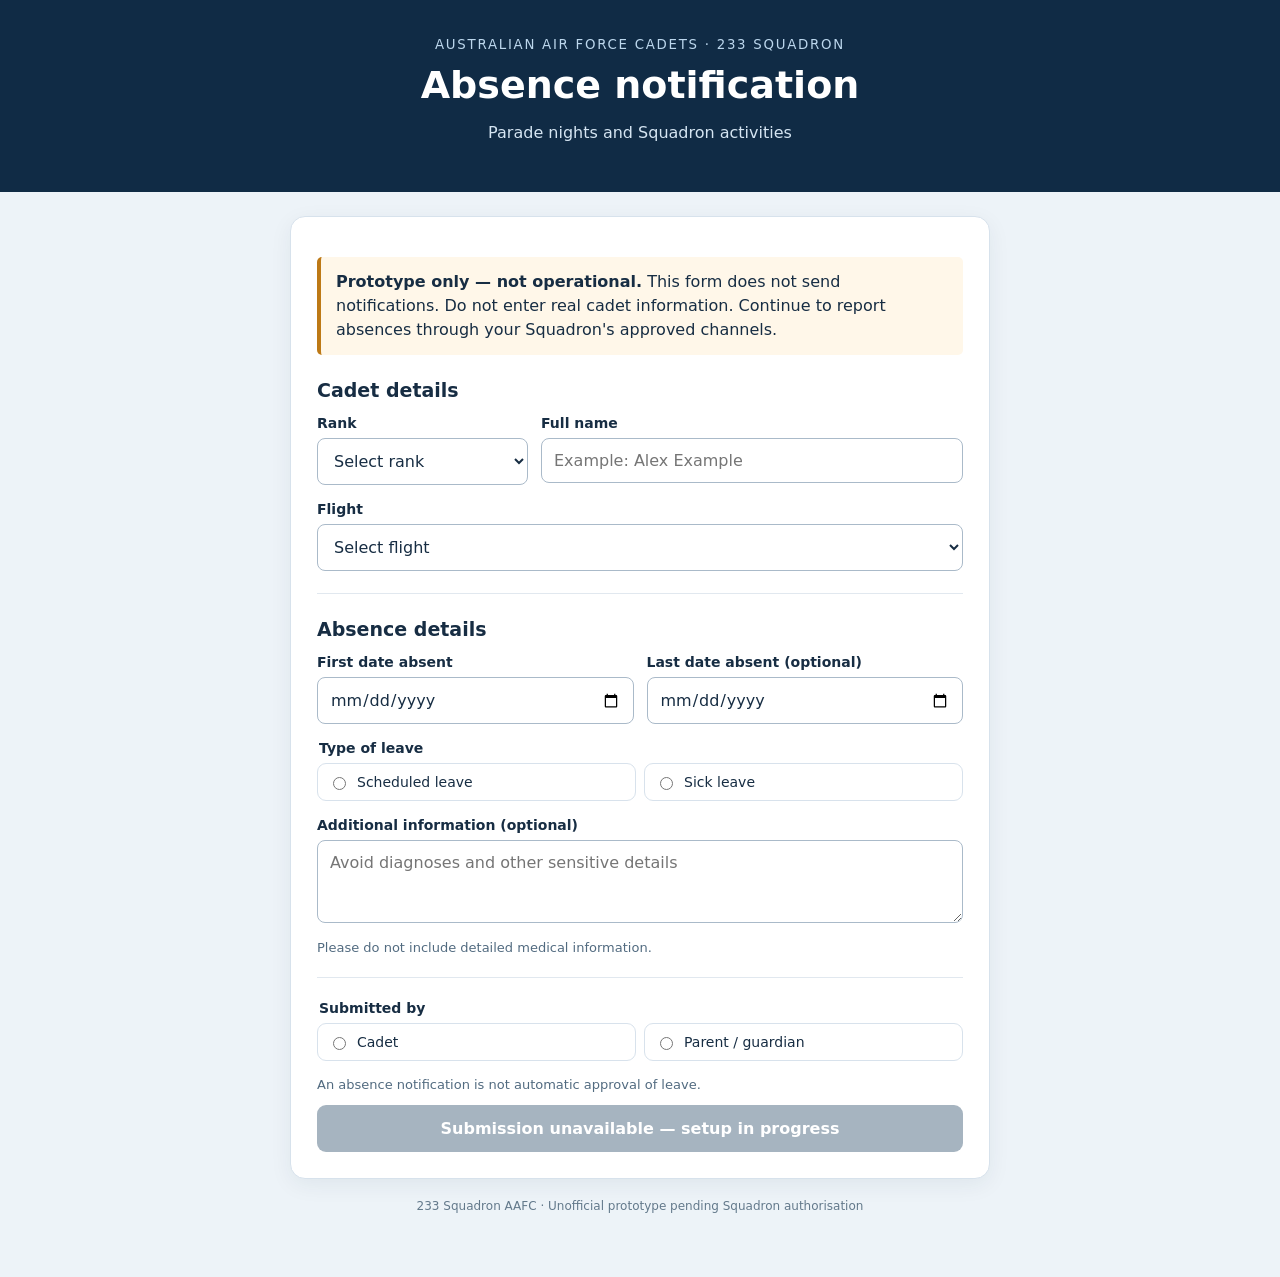
==== index.html @ dc9b650f "Limit absence reasons to scheduled leave and sick leave" ====
<!doctype html>
<html lang="en-AU"><head><meta charset="utf-8"><meta name="viewport" content="width=device-width,initial-scale=1"><title>233 SQN AAFC | Absence Notification</title>
<style>
:root{font-family:system-ui,-apple-system,Segoe UI,sans-serif;color:#172d43;background:#edf3f8}*{box-sizing:border-box}body{margin:0}header{background:#102b45;color:#fff;padding:34px 18px;text-align:center}header small{letter-spacing:.13em;text-transform:uppercase;color:#bcd7ed}h1{margin:10px 0 5px;font-size:clamp(25px,5vw,38px)}header p{color:#d5e5f2}main{max-width:730px;margin:24px auto;padding:0 15px 40px}.card{background:white;border:1px solid #d7e2ec;border-radius:15px;padding:26px;box-shadow:0 6px 22px #102b4510}h2{font-size:19px;margin:24px 0 14px}.field{margin:0 0 16px}label,legend{display:block;font-size:14px;font-weight:650;margin-bottom:7px}input,select,textarea{width:100%;font:inherit;padding:12px;border:1px solid #aabac9;border-radius:8px;background:white;color:#172d43}.grid{display:grid;grid-template-columns:1fr 2fr;gap:13px}.grid.two{grid-template-columns:1fr 1fr}.options{display:grid;grid-template-columns:1fr 1fr;gap:8px}.option{border:1px solid #d8e2ec;padding:10px;border-radius:9px;display:flex;align-items:center;gap:8px;font-weight:400;margin:0}.option input{width:auto}fieldset{border:0;padding:0;margin:0 0 16px}hr{border:0;border-top:1px solid #e1e8ef;margin:22px 0}.notice{border-left:4px solid #bd7916;background:#fff7e9;padding:13px 15px;border-radius:5px;line-height:1.5;margin:14px 0}.muted{font-size:13px;color:#526b80}.btn{width:100%;border:0;border-radius:9px;background:#17639a;color:white;padding:14px;font:inherit;font-weight:700;cursor:pointer}.btn:disabled{background:#a6b4c0;cursor:not-allowed}footer{text-align:center;color:#63798b;font-size:12px;margin-top:20px}@media(max-width:560px){.grid,.grid.two,.options{grid-template-columns:1fr}.card{padding:18px}}
</style></head><body><header><small>Australian Air Force Cadets · 233 Squadron</small><h1>Absence notification</h1><p>Parade nights and Squadron activities</p></header><main><div class="card">
<div class="notice"><strong>Prototype only — not operational.</strong> This form does not send notifications. Do not enter real cadet information. Continue to report absences through your Squadron's approved channels.</div>
<form id="absenceForm"><h2>Cadet details</h2><div class="grid"><div class="field"><label for="rank">Rank</label><select id="rank" required><option value="">Select rank</option><option>LCDT</option><option>CDT</option><option>CCPL</option><option>CSGT</option><option>CFSGT</option><option>CWOFF</option><option>CUO</option></select></div><div class="field"><label for="cadetName">Full name</label><input id="cadetName" maxlength="100" required placeholder="Example: Alex Example"></div></div>
<div class="field"><label for="flight">Flight</label><select id="flight" required><option value="">Select flight</option><option>1 Flight</option><option>2 Flight</option><option>3 Flight</option><option>Not sure</option></select></div><hr><h2>Absence details</h2>
<div class="grid two"><div class="field"><label for="startDate">First date absent</label><input type="date" id="startDate" required></div><div class="field"><label for="endDate">Last date absent (optional)</label><input type="date" id="endDate"></div></div>
<fieldset><legend>Type of leave</legend><div class="options"><label class="option"><input type="radio" name="reason" value="Scheduled leave" required>Scheduled leave</label><label class="option"><input type="radio" name="reason" value="Sick leave" required>Sick leave</label></div></fieldset>
<div class="field"><label for="comments">Additional information (optional)</label><textarea id="comments" maxlength="500" rows="3" placeholder="Avoid diagnoses and other sensitive details"></textarea><p class="muted">Please do not include detailed medical information.</p></div><hr>
<fieldset><legend>Submitted by</legend><div class="options"><label class="option"><input type="radio" name="submitter" required>Cadet</label><label class="option"><input type="radio" name="submitter">Parent / guardian</label></div></fieldset>
<p class="muted">An absence notification is not automatic approval of leave.</p><button class="btn" type="submit" disabled aria-disabled="true">Submission unavailable — setup in progress</button></form></div><footer>233 Squadron AAFC · Unofficial prototype pending Squadron authorisation</footer></main></body></html>
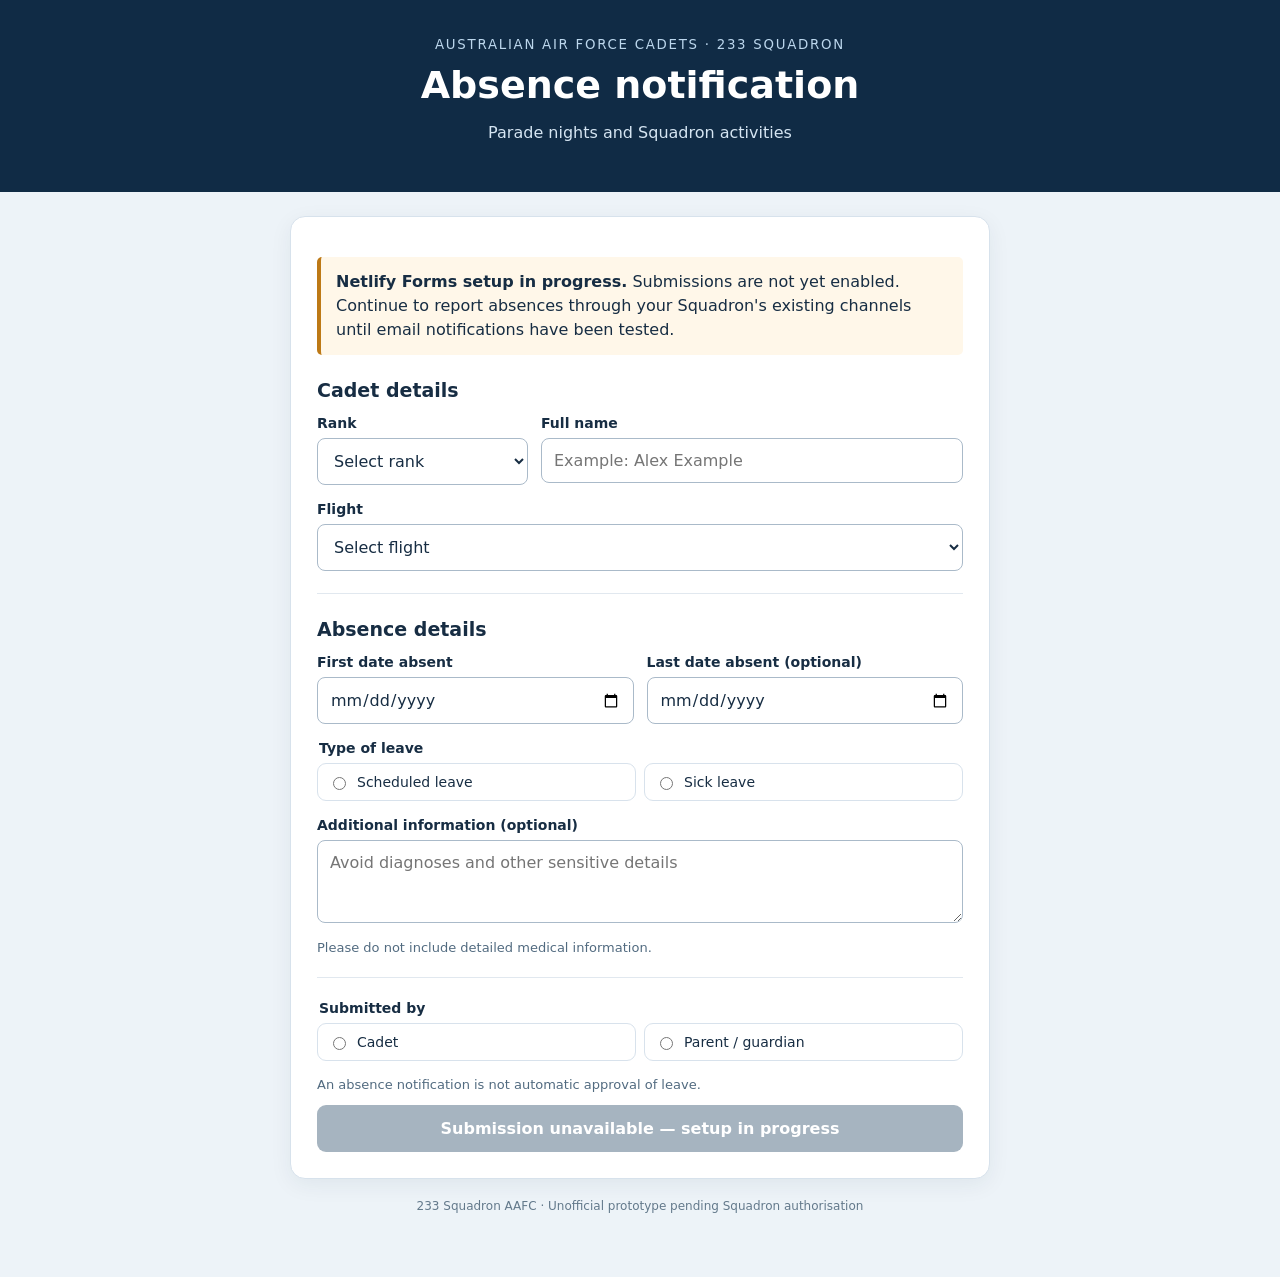
==== commit af45ecfd: "Register absence form with Netlify Forms while keeping submissions disabled" ====
--- a/index.html
+++ b/index.html
@@ -3,11 +3,11 @@
 <style>
 :root{font-family:system-ui,-apple-system,Segoe UI,sans-serif;color:#172d43;background:#edf3f8}*{box-sizing:border-box}body{margin:0}header{background:#102b45;color:#fff;padding:34px 18px;text-align:center}header small{letter-spacing:.13em;text-transform:uppercase;color:#bcd7ed}h1{margin:10px 0 5px;font-size:clamp(25px,5vw,38px)}header p{color:#d5e5f2}main{max-width:730px;margin:24px auto;padding:0 15px 40px}.card{background:white;border:1px solid #d7e2ec;border-radius:15px;padding:26px;box-shadow:0 6px 22px #102b4510}h2{font-size:19px;margin:24px 0 14px}.field{margin:0 0 16px}label,legend{display:block;font-size:14px;font-weight:650;margin-bottom:7px}input,select,textarea{width:100%;font:inherit;padding:12px;border:1px solid #aabac9;border-radius:8px;background:white;color:#172d43}.grid{display:grid;grid-template-columns:1fr 2fr;gap:13px}.grid.two{grid-template-columns:1fr 1fr}.options{display:grid;grid-template-columns:1fr 1fr;gap:8px}.option{border:1px solid #d8e2ec;padding:10px;border-radius:9px;display:flex;align-items:center;gap:8px;font-weight:400;margin:0}.option input{width:auto}fieldset{border:0;padding:0;margin:0 0 16px}hr{border:0;border-top:1px solid #e1e8ef;margin:22px 0}.notice{border-left:4px solid #bd7916;background:#fff7e9;padding:13px 15px;border-radius:5px;line-height:1.5;margin:14px 0}.muted{font-size:13px;color:#526b80}.btn{width:100%;border:0;border-radius:9px;background:#17639a;color:white;padding:14px;font:inherit;font-weight:700;cursor:pointer}.btn:disabled{background:#a6b4c0;cursor:not-allowed}footer{text-align:center;color:#63798b;font-size:12px;margin-top:20px}@media(max-width:560px){.grid,.grid.two,.options{grid-template-columns:1fr}.card{padding:18px}}
 </style></head><body><header><small>Australian Air Force Cadets · 233 Squadron</small><h1>Absence notification</h1><p>Parade nights and Squadron activities</p></header><main><div class="card">
-<div class="notice"><strong>Prototype only — not operational.</strong> This form does not send notifications. Do not enter real cadet information. Continue to report absences through your Squadron's approved channels.</div>
-<form id="absenceForm"><h2>Cadet details</h2><div class="grid"><div class="field"><label for="rank">Rank</label><select id="rank" required><option value="">Select rank</option><option>LCDT</option><option>CDT</option><option>CCPL</option><option>CSGT</option><option>CFSGT</option><option>CWOFF</option><option>CUO</option></select></div><div class="field"><label for="cadetName">Full name</label><input id="cadetName" maxlength="100" required placeholder="Example: Alex Example"></div></div>
-<div class="field"><label for="flight">Flight</label><select id="flight" required><option value="">Select flight</option><option>1 Flight</option><option>2 Flight</option><option>3 Flight</option><option>Not sure</option></select></div><hr><h2>Absence details</h2>
-<div class="grid two"><div class="field"><label for="startDate">First date absent</label><input type="date" id="startDate" required></div><div class="field"><label for="endDate">Last date absent (optional)</label><input type="date" id="endDate"></div></div>
+<div class="notice"><strong>Netlify Forms setup in progress.</strong> Submissions are not yet enabled. Continue to report absences through your Squadron's existing channels until email notifications have been tested.</div>
+<form id="absenceForm" name="233-sqn-absence" method="POST" data-netlify="true" netlify-honeypot="bot-field"><input type="hidden" name="form-name" value="233-sqn-absence"><p style="position:absolute;left:-9999px" aria-hidden="true"><label>Leave blank <input name="bot-field" tabindex="-1" autocomplete="off"></label></p><h2>Cadet details</h2><div class="grid"><div class="field"><label for="rank">Rank</label><select id="rank" name="rank" required><option value="">Select rank</option><option>LCDT</option><option>CDT</option><option>CCPL</option><option>CSGT</option><option>CFSGT</option><option>CWOFF</option><option>CUO</option></select></div><div class="field"><label for="cadetName">Full name</label><input id="cadetName" name="cadetName" maxlength="100" required placeholder="Example: Alex Example"></div></div>
+<div class="field"><label for="flight">Flight</label><select id="flight" name="flight" required><option value="">Select flight</option><option>1 Flight</option><option>2 Flight</option><option>3 Flight</option><option>Not sure</option></select></div><hr><h2>Absence details</h2>
+<div class="grid two"><div class="field"><label for="startDate">First date absent</label><input type="date" id="startDate" name="startDate" required></div><div class="field"><label for="endDate">Last date absent (optional)</label><input type="date" id="endDate" name="endDate"></div></div>
 <fieldset><legend>Type of leave</legend><div class="options"><label class="option"><input type="radio" name="reason" value="Scheduled leave" required>Scheduled leave</label><label class="option"><input type="radio" name="reason" value="Sick leave" required>Sick leave</label></div></fieldset>
-<div class="field"><label for="comments">Additional information (optional)</label><textarea id="comments" maxlength="500" rows="3" placeholder="Avoid diagnoses and other sensitive details"></textarea><p class="muted">Please do not include detailed medical information.</p></div><hr>
-<fieldset><legend>Submitted by</legend><div class="options"><label class="option"><input type="radio" name="submitter" required>Cadet</label><label class="option"><input type="radio" name="submitter">Parent / guardian</label></div></fieldset>
+<div class="field"><label for="comments">Additional information (optional)</label><textarea id="comments" name="comments" maxlength="500" rows="3" placeholder="Avoid diagnoses and other sensitive details"></textarea><p class="muted">Please do not include detailed medical information.</p></div><hr>
+<fieldset><legend>Submitted by</legend><div class="options"><label class="option"><input type="radio" name="submitter" value="Cadet" required>Cadet</label><label class="option"><input type="radio" name="submitter" value="Parent / guardian">Parent / guardian</label></div></fieldset>
 <p class="muted">An absence notification is not automatic approval of leave.</p><button class="btn" type="submit" disabled aria-disabled="true">Submission unavailable — setup in progress</button></form></div><footer>233 Squadron AAFC · Unofficial prototype pending Squadron authorisation</footer></main></body></html>
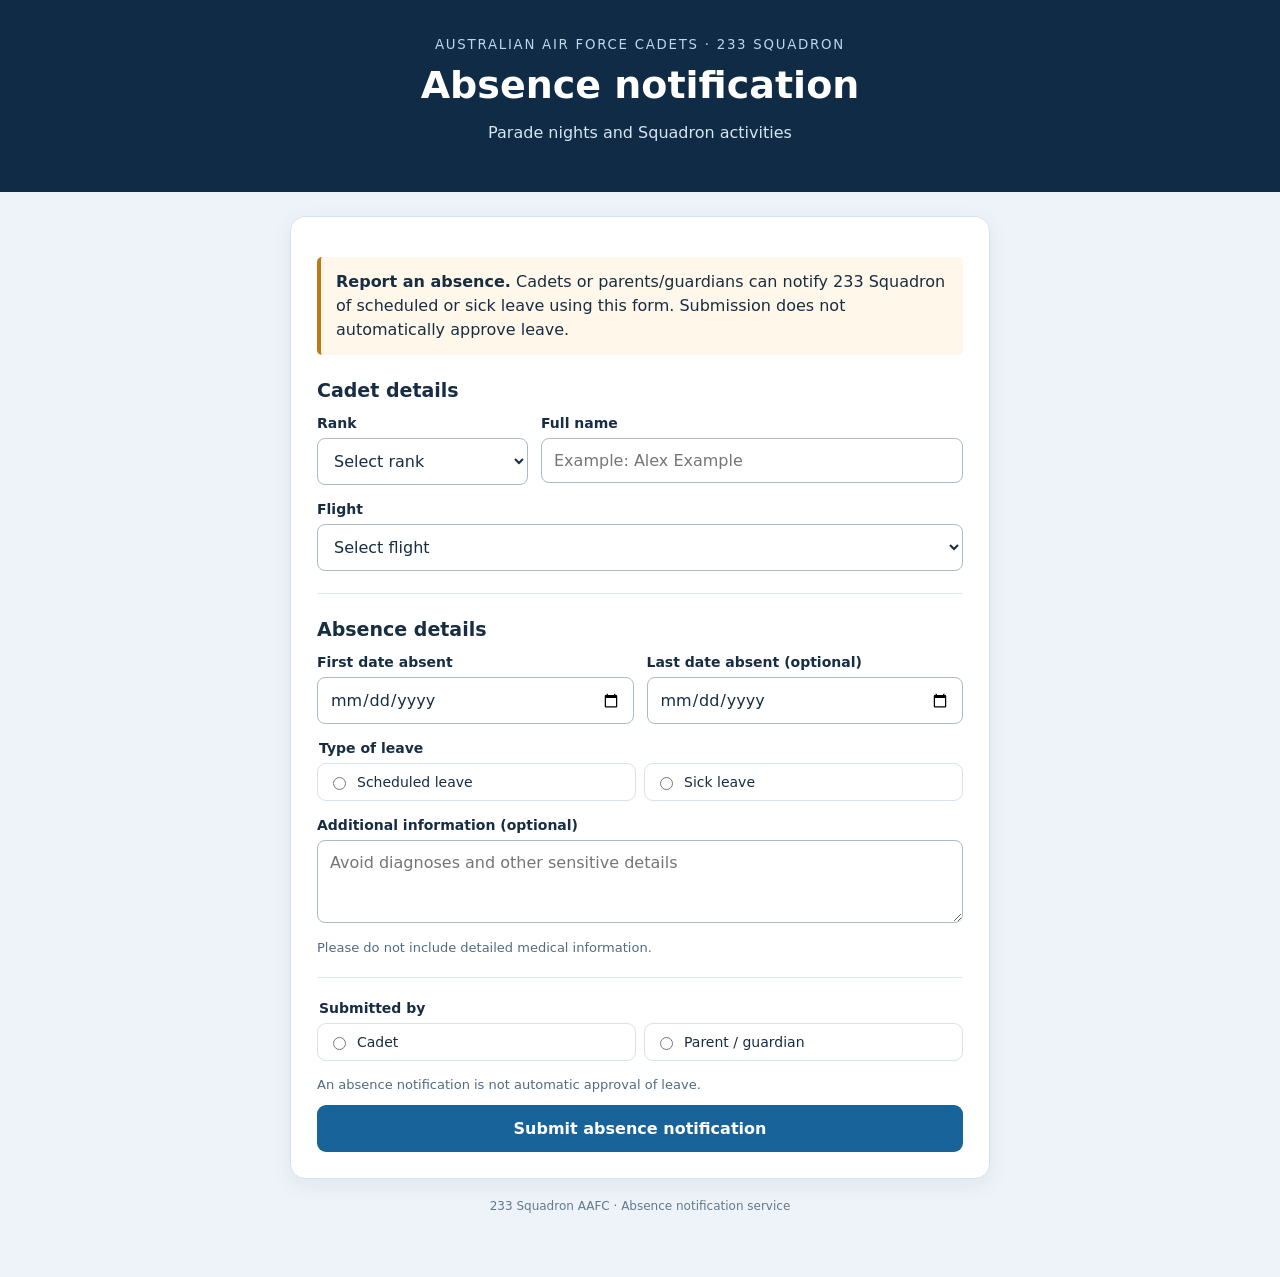
==== commit e96a7b3c: "Enable live 233 SQN absence form" ====
--- a/index.html
+++ b/index.html
@@ -3,11 +3,11 @@
 <style>
 :root{font-family:system-ui,-apple-system,Segoe UI,sans-serif;color:#172d43;background:#edf3f8}*{box-sizing:border-box}body{margin:0}header{background:#102b45;color:#fff;padding:34px 18px;text-align:center}header small{letter-spacing:.13em;text-transform:uppercase;color:#bcd7ed}h1{margin:10px 0 5px;font-size:clamp(25px,5vw,38px)}header p{color:#d5e5f2}main{max-width:730px;margin:24px auto;padding:0 15px 40px}.card{background:white;border:1px solid #d7e2ec;border-radius:15px;padding:26px;box-shadow:0 6px 22px #102b4510}h2{font-size:19px;margin:24px 0 14px}.field{margin:0 0 16px}label,legend{display:block;font-size:14px;font-weight:650;margin-bottom:7px}input,select,textarea{width:100%;font:inherit;padding:12px;border:1px solid #aabac9;border-radius:8px;background:white;color:#172d43}.grid{display:grid;grid-template-columns:1fr 2fr;gap:13px}.grid.two{grid-template-columns:1fr 1fr}.options{display:grid;grid-template-columns:1fr 1fr;gap:8px}.option{border:1px solid #d8e2ec;padding:10px;border-radius:9px;display:flex;align-items:center;gap:8px;font-weight:400;margin:0}.option input{width:auto}fieldset{border:0;padding:0;margin:0 0 16px}hr{border:0;border-top:1px solid #e1e8ef;margin:22px 0}.notice{border-left:4px solid #bd7916;background:#fff7e9;padding:13px 15px;border-radius:5px;line-height:1.5;margin:14px 0}.muted{font-size:13px;color:#526b80}.btn{width:100%;border:0;border-radius:9px;background:#17639a;color:white;padding:14px;font:inherit;font-weight:700;cursor:pointer}.btn:disabled{background:#a6b4c0;cursor:not-allowed}footer{text-align:center;color:#63798b;font-size:12px;margin-top:20px}@media(max-width:560px){.grid,.grid.two,.options{grid-template-columns:1fr}.card{padding:18px}}
 </style></head><body><header><small>Australian Air Force Cadets · 233 Squadron</small><h1>Absence notification</h1><p>Parade nights and Squadron activities</p></header><main><div class="card">
-<div class="notice"><strong>Netlify Forms setup in progress.</strong> Submissions are not yet enabled. Continue to report absences through your Squadron's existing channels until email notifications have been tested.</div>
-<form id="absenceForm" name="233-sqn-absence" method="POST" data-netlify="true" netlify-honeypot="bot-field"><input type="hidden" name="form-name" value="233-sqn-absence"><p style="position:absolute;left:-9999px" aria-hidden="true"><label>Leave blank <input name="bot-field" tabindex="-1" autocomplete="off"></label></p><h2>Cadet details</h2><div class="grid"><div class="field"><label for="rank">Rank</label><select id="rank" name="rank" required><option value="">Select rank</option><option>LCDT</option><option>CDT</option><option>CCPL</option><option>CSGT</option><option>CFSGT</option><option>CWOFF</option><option>CUO</option></select></div><div class="field"><label for="cadetName">Full name</label><input id="cadetName" name="cadetName" maxlength="100" required placeholder="Example: Alex Example"></div></div>
+<div class="notice"><strong>Report an absence.</strong> Cadets or parents/guardians can notify 233 Squadron of scheduled or sick leave using this form. Submission does not automatically approve leave.</div>
+<form id="absenceForm" name="233-sqn-absence" method="POST" action="/thank-you.html" data-netlify="true" netlify-honeypot="bot-field"><input type="hidden" name="form-name" value="233-sqn-absence"><p style="position:absolute;left:-9999px" aria-hidden="true"><label>Leave blank <input name="bot-field" tabindex="-1" autocomplete="off"></label></p><h2>Cadet details</h2><div class="grid"><div class="field"><label for="rank">Rank</label><select id="rank" name="rank" required><option value="">Select rank</option><option>LCDT</option><option>CDT</option><option>CCPL</option><option>CSGT</option><option>CFSGT</option><option>CWOFF</option><option>CUO</option></select></div><div class="field"><label for="cadetName">Full name</label><input id="cadetName" name="cadetName" maxlength="100" required placeholder="Example: Alex Example"></div></div>
 <div class="field"><label for="flight">Flight</label><select id="flight" name="flight" required><option value="">Select flight</option><option>1 Flight</option><option>2 Flight</option><option>3 Flight</option><option>Not sure</option></select></div><hr><h2>Absence details</h2>
 <div class="grid two"><div class="field"><label for="startDate">First date absent</label><input type="date" id="startDate" name="startDate" required></div><div class="field"><label for="endDate">Last date absent (optional)</label><input type="date" id="endDate" name="endDate"></div></div>
 <fieldset><legend>Type of leave</legend><div class="options"><label class="option"><input type="radio" name="reason" value="Scheduled leave" required>Scheduled leave</label><label class="option"><input type="radio" name="reason" value="Sick leave" required>Sick leave</label></div></fieldset>
 <div class="field"><label for="comments">Additional information (optional)</label><textarea id="comments" name="comments" maxlength="500" rows="3" placeholder="Avoid diagnoses and other sensitive details"></textarea><p class="muted">Please do not include detailed medical information.</p></div><hr>
 <fieldset><legend>Submitted by</legend><div class="options"><label class="option"><input type="radio" name="submitter" value="Cadet" required>Cadet</label><label class="option"><input type="radio" name="submitter" value="Parent / guardian">Parent / guardian</label></div></fieldset>
-<p class="muted">An absence notification is not automatic approval of leave.</p><button class="btn" type="submit" disabled aria-disabled="true">Submission unavailable — setup in progress</button></form></div><footer>233 Squadron AAFC · Unofficial prototype pending Squadron authorisation</footer></main></body></html>+<p class="muted">An absence notification is not automatic approval of leave.</p><button class="btn" type="submit">Submit absence notification</button></form></div><footer>233 Squadron AAFC · Absence notification service</footer></main></body></html>
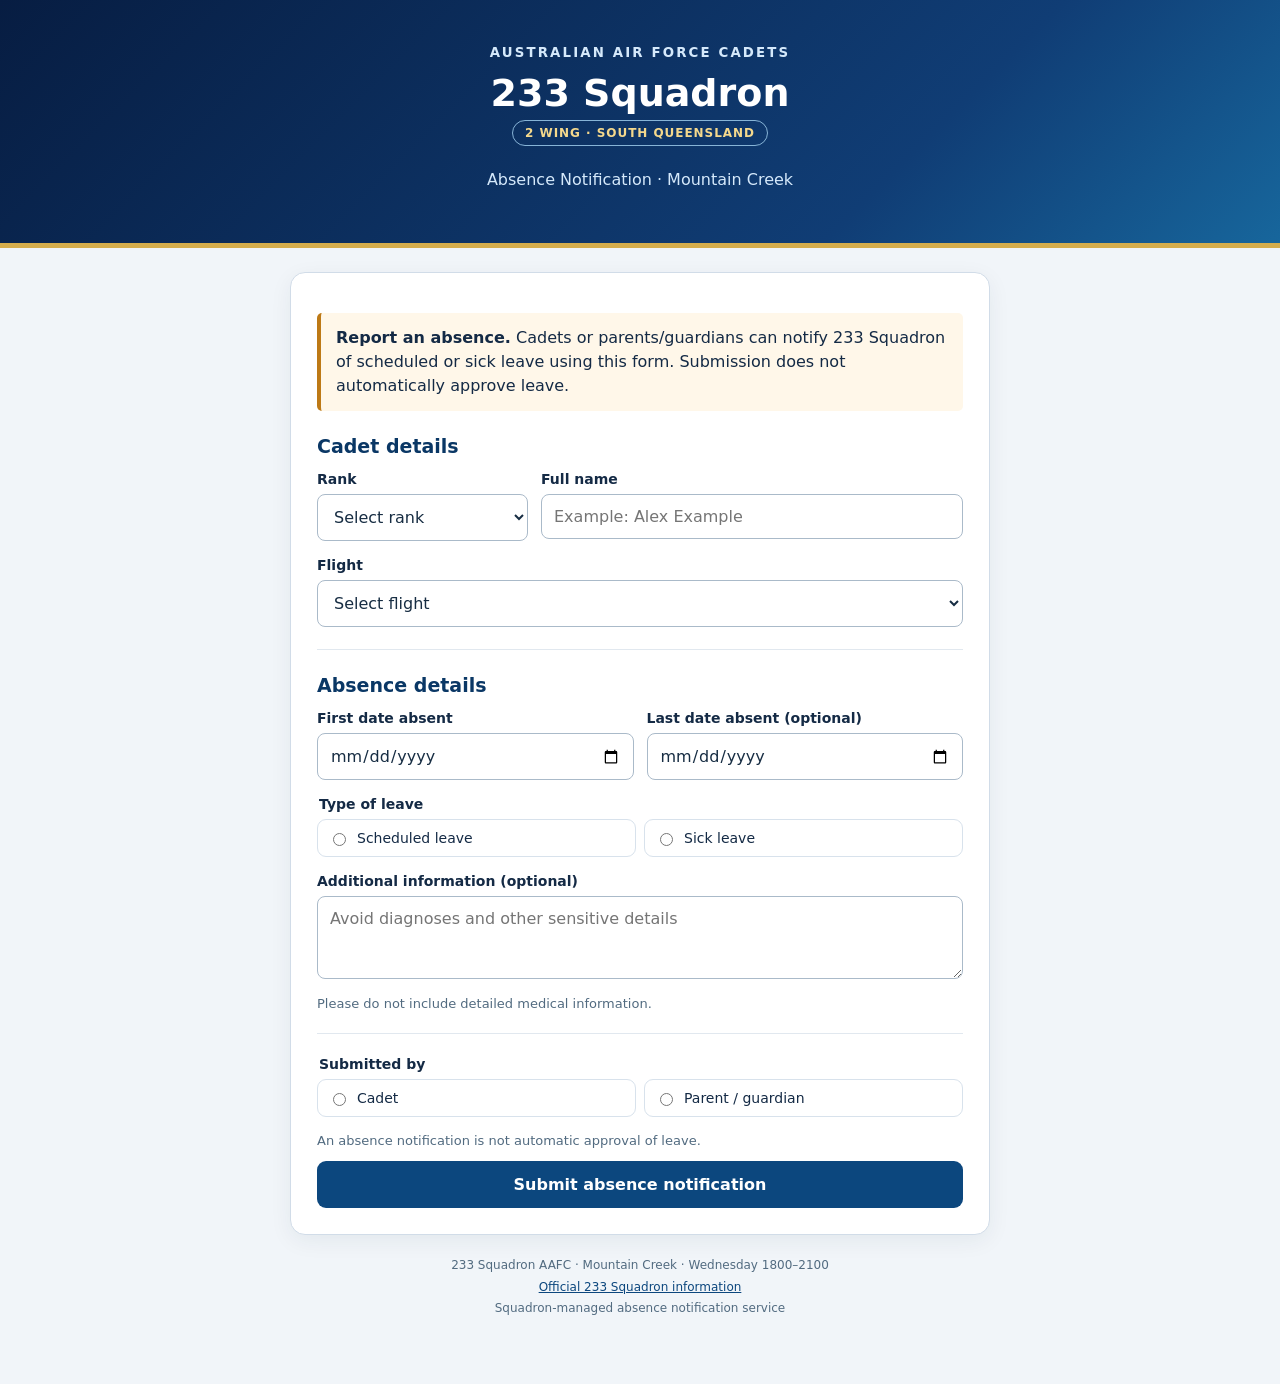
==== commit 9e8cbf27: "Apply AAFC-inspired navy, air-force blue and gold branding to 233 SQN form" ====
--- a/index.html
+++ b/index.html
@@ -1,8 +1,8 @@
 <!doctype html>
 <html lang="en-AU"><head><meta charset="utf-8"><meta name="viewport" content="width=device-width,initial-scale=1"><title>233 SQN AAFC | Absence Notification</title>
 <style>
-:root{font-family:system-ui,-apple-system,Segoe UI,sans-serif;color:#172d43;background:#edf3f8}*{box-sizing:border-box}body{margin:0}header{background:#102b45;color:#fff;padding:34px 18px;text-align:center}header small{letter-spacing:.13em;text-transform:uppercase;color:#bcd7ed}h1{margin:10px 0 5px;font-size:clamp(25px,5vw,38px)}header p{color:#d5e5f2}main{max-width:730px;margin:24px auto;padding:0 15px 40px}.card{background:white;border:1px solid #d7e2ec;border-radius:15px;padding:26px;box-shadow:0 6px 22px #102b4510}h2{font-size:19px;margin:24px 0 14px}.field{margin:0 0 16px}label,legend{display:block;font-size:14px;font-weight:650;margin-bottom:7px}input,select,textarea{width:100%;font:inherit;padding:12px;border:1px solid #aabac9;border-radius:8px;background:white;color:#172d43}.grid{display:grid;grid-template-columns:1fr 2fr;gap:13px}.grid.two{grid-template-columns:1fr 1fr}.options{display:grid;grid-template-columns:1fr 1fr;gap:8px}.option{border:1px solid #d8e2ec;padding:10px;border-radius:9px;display:flex;align-items:center;gap:8px;font-weight:400;margin:0}.option input{width:auto}fieldset{border:0;padding:0;margin:0 0 16px}hr{border:0;border-top:1px solid #e1e8ef;margin:22px 0}.notice{border-left:4px solid #bd7916;background:#fff7e9;padding:13px 15px;border-radius:5px;line-height:1.5;margin:14px 0}.muted{font-size:13px;color:#526b80}.btn{width:100%;border:0;border-radius:9px;background:#17639a;color:white;padding:14px;font:inherit;font-weight:700;cursor:pointer}.btn:disabled{background:#a6b4c0;cursor:not-allowed}footer{text-align:center;color:#63798b;font-size:12px;margin-top:20px}@media(max-width:560px){.grid,.grid.two,.options{grid-template-columns:1fr}.card{padding:18px}}
-</style></head><body><header><small>Australian Air Force Cadets · 233 Squadron</small><h1>Absence notification</h1><p>Parade nights and Squadron activities</p></header><main><div class="card">
+:root{font-family:system-ui,-apple-system,Segoe UI,sans-serif;color:#142a45;background:#f1f5f9}*{box-sizing:border-box}body{margin:0}header{background:linear-gradient(135deg,#071d42 0%,#103d75 70%,#17669c 100%);color:#fff;padding:42px 18px 38px;text-align:center;border-bottom:5px solid #d5ad4c}header small{letter-spacing:.16em;text-transform:uppercase;color:#d5e9fb;font-weight:750}h1{margin:10px 0 5px;font-size:clamp(25px,5vw,38px)}header p{color:#d5e9fb}main{max-width:730px;margin:24px auto;padding:0 15px 40px}.card{background:white;border:1px solid #d1dce8;border-radius:15px;padding:26px;box-shadow:0 6px 22px #102b4510}h2{font-size:19px;margin:24px 0 14px}.field{margin:0 0 16px}label,legend{display:block;font-size:14px;font-weight:650;margin-bottom:7px}input,select,textarea{width:100%;font:inherit;padding:12px;border:1px solid #aabac9;border-radius:8px;background:white;color:#172d43}.grid{display:grid;grid-template-columns:1fr 2fr;gap:13px}.grid.two{grid-template-columns:1fr 1fr}.options{display:grid;grid-template-columns:1fr 1fr;gap:8px}.option{border:1px solid #d8e2ec;padding:10px;border-radius:9px;display:flex;align-items:center;gap:8px;font-weight:400;margin:0}.option input{width:auto}fieldset{border:0;padding:0;margin:0 0 16px}hr{border:0;border-top:1px solid #e1e8ef;margin:22px 0}.notice{border-left:4px solid #bd7916;background:#fff7e9;padding:13px 15px;border-radius:5px;line-height:1.5;margin:14px 0}.muted{font-size:13px;color:#526b80}.btn{width:100%;border:0;border-radius:9px;background:#0c477e;color:white;padding:14px;font:inherit;font-weight:700;cursor:pointer}.btn:disabled{background:#a6b4c0;cursor:not-allowed}footer{text-align:center;color:#526b80;font-size:12px;margin-top:20px;line-height:1.8}footer a{color:#0c477e}header .wing{display:inline-block;margin:0 0 8px;padding:5px 12px;border:1px solid #87b4d7;border-radius:30px;color:#f4d88c;font-size:12px;font-weight:700;letter-spacing:.08em}h2{color:#0a3765}@media(max-width:560px){.grid,.grid.two,.options{grid-template-columns:1fr}.card{padding:18px}}
+</style></head><body><header><small>Australian Air Force Cadets</small><h1>233 Squadron</h1><div class="wing">2 WING · SOUTH QUEENSLAND</div><p>Absence Notification · Mountain Creek</p></header><main><div class="card">
 <div class="notice"><strong>Report an absence.</strong> Cadets or parents/guardians can notify 233 Squadron of scheduled or sick leave using this form. Submission does not automatically approve leave.</div>
 <form id="absenceForm" name="233-sqn-absence" method="POST" action="/thank-you.html" data-netlify="true" netlify-honeypot="bot-field"><input type="hidden" name="form-name" value="233-sqn-absence"><p style="position:absolute;left:-9999px" aria-hidden="true"><label>Leave blank <input name="bot-field" tabindex="-1" autocomplete="off"></label></p><h2>Cadet details</h2><div class="grid"><div class="field"><label for="rank">Rank</label><select id="rank" name="rank" required><option value="">Select rank</option><option>LCDT</option><option>CDT</option><option>CCPL</option><option>CSGT</option><option>CFSGT</option><option>CWOFF</option><option>CUO</option></select></div><div class="field"><label for="cadetName">Full name</label><input id="cadetName" name="cadetName" maxlength="100" required placeholder="Example: Alex Example"></div></div>
 <div class="field"><label for="flight">Flight</label><select id="flight" name="flight" required><option value="">Select flight</option><option>1 Flight</option><option>2 Flight</option><option>3 Flight</option><option>Not sure</option></select></div><hr><h2>Absence details</h2>
@@ -10,4 +10,4 @@
 <fieldset><legend>Type of leave</legend><div class="options"><label class="option"><input type="radio" name="reason" value="Scheduled leave" required>Scheduled leave</label><label class="option"><input type="radio" name="reason" value="Sick leave" required>Sick leave</label></div></fieldset>
 <div class="field"><label for="comments">Additional information (optional)</label><textarea id="comments" name="comments" maxlength="500" rows="3" placeholder="Avoid diagnoses and other sensitive details"></textarea><p class="muted">Please do not include detailed medical information.</p></div><hr>
 <fieldset><legend>Submitted by</legend><div class="options"><label class="option"><input type="radio" name="submitter" value="Cadet" required>Cadet</label><label class="option"><input type="radio" name="submitter" value="Parent / guardian">Parent / guardian</label></div></fieldset>
-<p class="muted">An absence notification is not automatic approval of leave.</p><button class="btn" type="submit">Submit absence notification</button></form></div><footer>233 Squadron AAFC · Absence notification service</footer></main></body></html>+<p class="muted">An absence notification is not automatic approval of leave.</p><button class="btn" type="submit">Submit absence notification</button></form></div><footer>233 Squadron AAFC · Mountain Creek · Wednesday 1800–2100<br><a href="https://www.airforcecadets.gov.au/how-to-join/wings/2-wing-aafc-sth-qld/233-squadron-mountain-creek" rel="noopener noreferrer">Official 233 Squadron information</a><br>Squadron-managed absence notification service</footer></main></body></html>
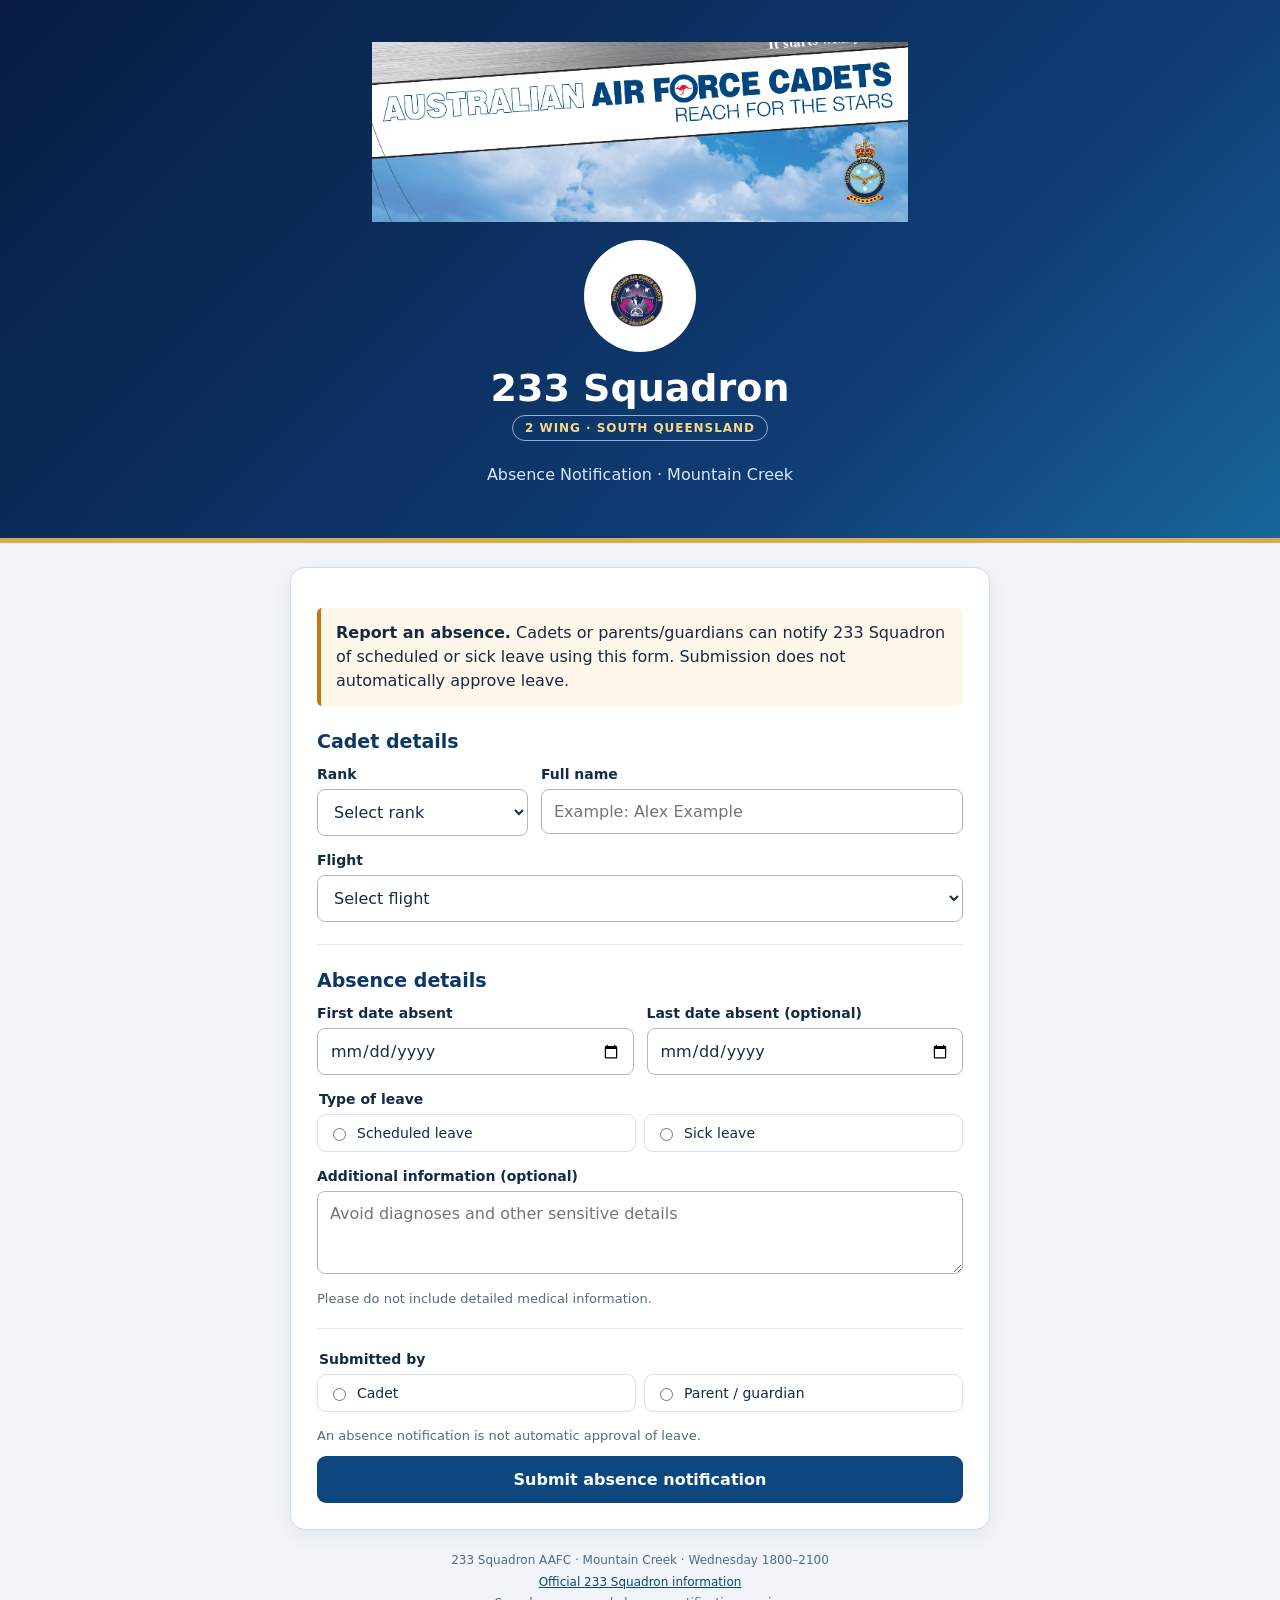
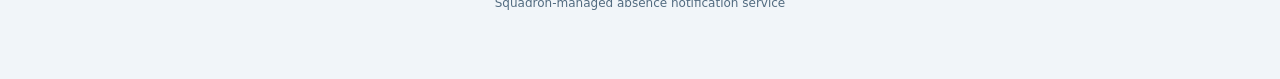
==== commit 108e1daf: "Display uploaded 233 Squadron crest and AAFC/RAAF branding in header" ====
--- a/index.html
+++ b/index.html
@@ -1,13 +1,13 @@
 <!doctype html>
 <html lang="en-AU"><head><meta charset="utf-8"><meta name="viewport" content="width=device-width,initial-scale=1"><title>233 SQN AAFC | Absence Notification</title>
 <style>
-:root{font-family:system-ui,-apple-system,Segoe UI,sans-serif;color:#142a45;background:#f1f5f9}*{box-sizing:border-box}body{margin:0}header{background:linear-gradient(135deg,#071d42 0%,#103d75 70%,#17669c 100%);color:#fff;padding:42px 18px 38px;text-align:center;border-bottom:5px solid #d5ad4c}header small{letter-spacing:.16em;text-transform:uppercase;color:#d5e9fb;font-weight:750}h1{margin:10px 0 5px;font-size:clamp(25px,5vw,38px)}header p{color:#d5e9fb}main{max-width:730px;margin:24px auto;padding:0 15px 40px}.card{background:white;border:1px solid #d1dce8;border-radius:15px;padding:26px;box-shadow:0 6px 22px #102b4510}h2{font-size:19px;margin:24px 0 14px}.field{margin:0 0 16px}label,legend{display:block;font-size:14px;font-weight:650;margin-bottom:7px}input,select,textarea{width:100%;font:inherit;padding:12px;border:1px solid #aabac9;border-radius:8px;background:white;color:#172d43}.grid{display:grid;grid-template-columns:1fr 2fr;gap:13px}.grid.two{grid-template-columns:1fr 1fr}.options{display:grid;grid-template-columns:1fr 1fr;gap:8px}.option{border:1px solid #d8e2ec;padding:10px;border-radius:9px;display:flex;align-items:center;gap:8px;font-weight:400;margin:0}.option input{width:auto}fieldset{border:0;padding:0;margin:0 0 16px}hr{border:0;border-top:1px solid #e1e8ef;margin:22px 0}.notice{border-left:4px solid #bd7916;background:#fff7e9;padding:13px 15px;border-radius:5px;line-height:1.5;margin:14px 0}.muted{font-size:13px;color:#526b80}.btn{width:100%;border:0;border-radius:9px;background:#0c477e;color:white;padding:14px;font:inherit;font-weight:700;cursor:pointer}.btn:disabled{background:#a6b4c0;cursor:not-allowed}footer{text-align:center;color:#526b80;font-size:12px;margin-top:20px;line-height:1.8}footer a{color:#0c477e}header .wing{display:inline-block;margin:0 0 8px;padding:5px 12px;border:1px solid #87b4d7;border-radius:30px;color:#f4d88c;font-size:12px;font-weight:700;letter-spacing:.08em}h2{color:#0a3765}@media(max-width:560px){.grid,.grid.two,.options{grid-template-columns:1fr}.card{padding:18px}}
-</style></head><body><header><small>Australian Air Force Cadets</small><h1>233 Squadron</h1><div class="wing">2 WING · SOUTH QUEENSLAND</div><p>Absence Notification · Mountain Creek</p></header><main><div class="card">
+:root{font-family:system-ui,-apple-system,Segoe UI,sans-serif;color:#142a45;background:#f1f5f9}*{box-sizing:border-box}body{margin:0}header{background:linear-gradient(135deg,#071d42 0%,#103d75 70%,#17669c 100%);color:#fff;padding:42px 18px 38px;text-align:center;border-bottom:5px solid #d5ad4c}header small{letter-spacing:.16em;text-transform:uppercase;color:#d5e9fb;font-weight:750}h1{margin:10px 0 5px;font-size:clamp(25px,5vw,38px)}header p{color:#d5e9fb}main{max-width:730px;margin:24px auto;padding:0 15px 40px}.card{background:white;border:1px solid #d1dce8;border-radius:15px;padding:26px;box-shadow:0 6px 22px #102b4510}h2{font-size:19px;margin:24px 0 14px}.field{margin:0 0 16px}label,legend{display:block;font-size:14px;font-weight:650;margin-bottom:7px}input,select,textarea{width:100%;font:inherit;padding:12px;border:1px solid #aabac9;border-radius:8px;background:white;color:#172d43}.grid{display:grid;grid-template-columns:1fr 2fr;gap:13px}.grid.two{grid-template-columns:1fr 1fr}.options{display:grid;grid-template-columns:1fr 1fr;gap:8px}.option{border:1px solid #d8e2ec;padding:10px;border-radius:9px;display:flex;align-items:center;gap:8px;font-weight:400;margin:0}.option input{width:auto}fieldset{border:0;padding:0;margin:0 0 16px}hr{border:0;border-top:1px solid #e1e8ef;margin:22px 0}.notice{border-left:4px solid #bd7916;background:#fff7e9;padding:13px 15px;border-radius:5px;line-height:1.5;margin:14px 0}.muted{font-size:13px;color:#526b80}.btn{width:100%;border:0;border-radius:9px;background:#0c477e;color:white;padding:14px;font:inherit;font-weight:700;cursor:pointer}.btn:disabled{background:#a6b4c0;cursor:not-allowed}footer{text-align:center;color:#526b80;font-size:12px;margin-top:20px;line-height:1.8}footer a{color:#0c477e}header .brand-banner{display:block;width:min(100%,760px);max-height:180px;object-fit:contain;margin:0 auto 18px;border-radius:6px}header .sqn-crest{display:block;width:112px;height:112px;object-fit:contain;margin:0 auto 14px;background:#fff;border-radius:50%;padding:6px}header .wing{display:inline-block;margin:0 0 8px;padding:5px 12px;border:1px solid #87b4d7;border-radius:30px;color:#f4d88c;font-size:12px;font-weight:700;letter-spacing:.08em}h2{color:#0a3765}@media(max-width:560px){.grid,.grid.two,.options{grid-template-columns:1fr}.card{padding:18px}}
+</style></head><body><header><img class="brand-banner" src="/Screenshot%202026-11-16%20142430.png" alt="Australian Air Force Cadets — Reach for the Stars, with RAAF emblem"><img class="sqn-crest" src="/Screenshot%202026-11-16%20142423.png" alt="233 Squadron crest"><h1>233 Squadron</h1><div class="wing">2 WING · SOUTH QUEENSLAND</div><p>Absence Notification · Mountain Creek</p></header><main><div class="card">
 <div class="notice"><strong>Report an absence.</strong> Cadets or parents/guardians can notify 233 Squadron of scheduled or sick leave using this form. Submission does not automatically approve leave.</div>
-<form id="absenceForm" name="233-sqn-absence" method="POST" action="/thank-you.html" data-netlify="true" netlify-honeypot="bot-field"><input type="hidden" name="form-name" value="233-sqn-absence"><p style="position:absolute;left:-9999px" aria-hidden="true"><label>Leave blank <input name="bot-field" tabindex="-1" autocomplete="off"></label></p><h2>Cadet details</h2><div class="grid"><div class="field"><label for="rank">Rank</label><select id="rank" name="rank" required><option value="">Select rank</option><option>LCDT</option><option>CDT</option><option>CCPL</option><option>CSGT</option><option>CFSGT</option><option>CWOFF</option><option>CUO</option></select></div><div class="field"><label for="cadetName">Full name</label><input id="cadetName" name="cadetName" maxlength="100" required placeholder="Example: Alex Example"></div></div>
+<form id="absenceForm" name="233-sqn-absence" method="POST" action="/thank-you.html" data-netlify="true" netlify-honeypot="bot-field"><input type="hidden" name="form-name" value="233-sqn-absence"><input type="hidden" name="subject" id="emailSubject" data-remove-prefix value="233 Squadron | Leave Form - Cadet [SEC=OFFICIAL]"><p style="position:absolute;left:-9999px" aria-hidden="true"><label>Leave blank <input name="bot-field" tabindex="-1" autocomplete="off"></label></p><h2>Cadet details</h2><div class="grid"><div class="field"><label for="rank">Rank</label><select id="rank" name="rank" required><option value="">Select rank</option><option>CDT</option><option>LCDT</option><option>CCPL</option><option>CSGT</option><option>CFSGT</option><option>CWOFF</option><option>CUO</option></select></div><div class="field"><label for="cadetName">Full name</label><input id="cadetName" name="cadetName" maxlength="100" required placeholder="Example: Alex Example"></div></div>
 <div class="field"><label for="flight">Flight</label><select id="flight" name="flight" required><option value="">Select flight</option><option>1 Flight</option><option>2 Flight</option><option>3 Flight</option><option>Not sure</option></select></div><hr><h2>Absence details</h2>
 <div class="grid two"><div class="field"><label for="startDate">First date absent</label><input type="date" id="startDate" name="startDate" required></div><div class="field"><label for="endDate">Last date absent (optional)</label><input type="date" id="endDate" name="endDate"></div></div>
 <fieldset><legend>Type of leave</legend><div class="options"><label class="option"><input type="radio" name="reason" value="Scheduled leave" required>Scheduled leave</label><label class="option"><input type="radio" name="reason" value="Sick leave" required>Sick leave</label></div></fieldset>
 <div class="field"><label for="comments">Additional information (optional)</label><textarea id="comments" name="comments" maxlength="500" rows="3" placeholder="Avoid diagnoses and other sensitive details"></textarea><p class="muted">Please do not include detailed medical information.</p></div><hr>
 <fieldset><legend>Submitted by</legend><div class="options"><label class="option"><input type="radio" name="submitter" value="Cadet" required>Cadet</label><label class="option"><input type="radio" name="submitter" value="Parent / guardian">Parent / guardian</label></div></fieldset>
-<p class="muted">An absence notification is not automatic approval of leave.</p><button class="btn" type="submit">Submit absence notification</button></form></div><footer>233 Squadron AAFC · Mountain Creek · Wednesday 1800–2100<br><a href="https://www.airforcecadets.gov.au/how-to-join/wings/2-wing-aafc-sth-qld/233-squadron-mountain-creek" rel="noopener noreferrer">Official 233 Squadron information</a><br>Squadron-managed absence notification service</footer></main></body></html>+<p class="muted">An absence notification is not automatic approval of leave.</p><button class="btn" type="submit">Submit absence notification</button></form><script>document.getElementById("absenceForm").addEventListener("submit",function(){const rank=document.getElementById("rank").value;const name=document.getElementById("cadetName").value.trim().replace(/[\r\n|\[\]]/g," ").replace(/\s+/g," ").slice(0,100);document.getElementById("emailSubject").value="233 Squadron | Leave Form - "+rank+" "+name+" [SEC=OFFICIAL]";});</script></div><footer>233 Squadron AAFC · Mountain Creek · Wednesday 1800–2100<br><a href="https://www.airforcecadets.gov.au/how-to-join/wings/2-wing-aafc-sth-qld/233-squadron-mountain-creek" rel="noopener noreferrer">Official 233 Squadron information</a><br>Squadron-managed absence notification service</footer></main></body></html>
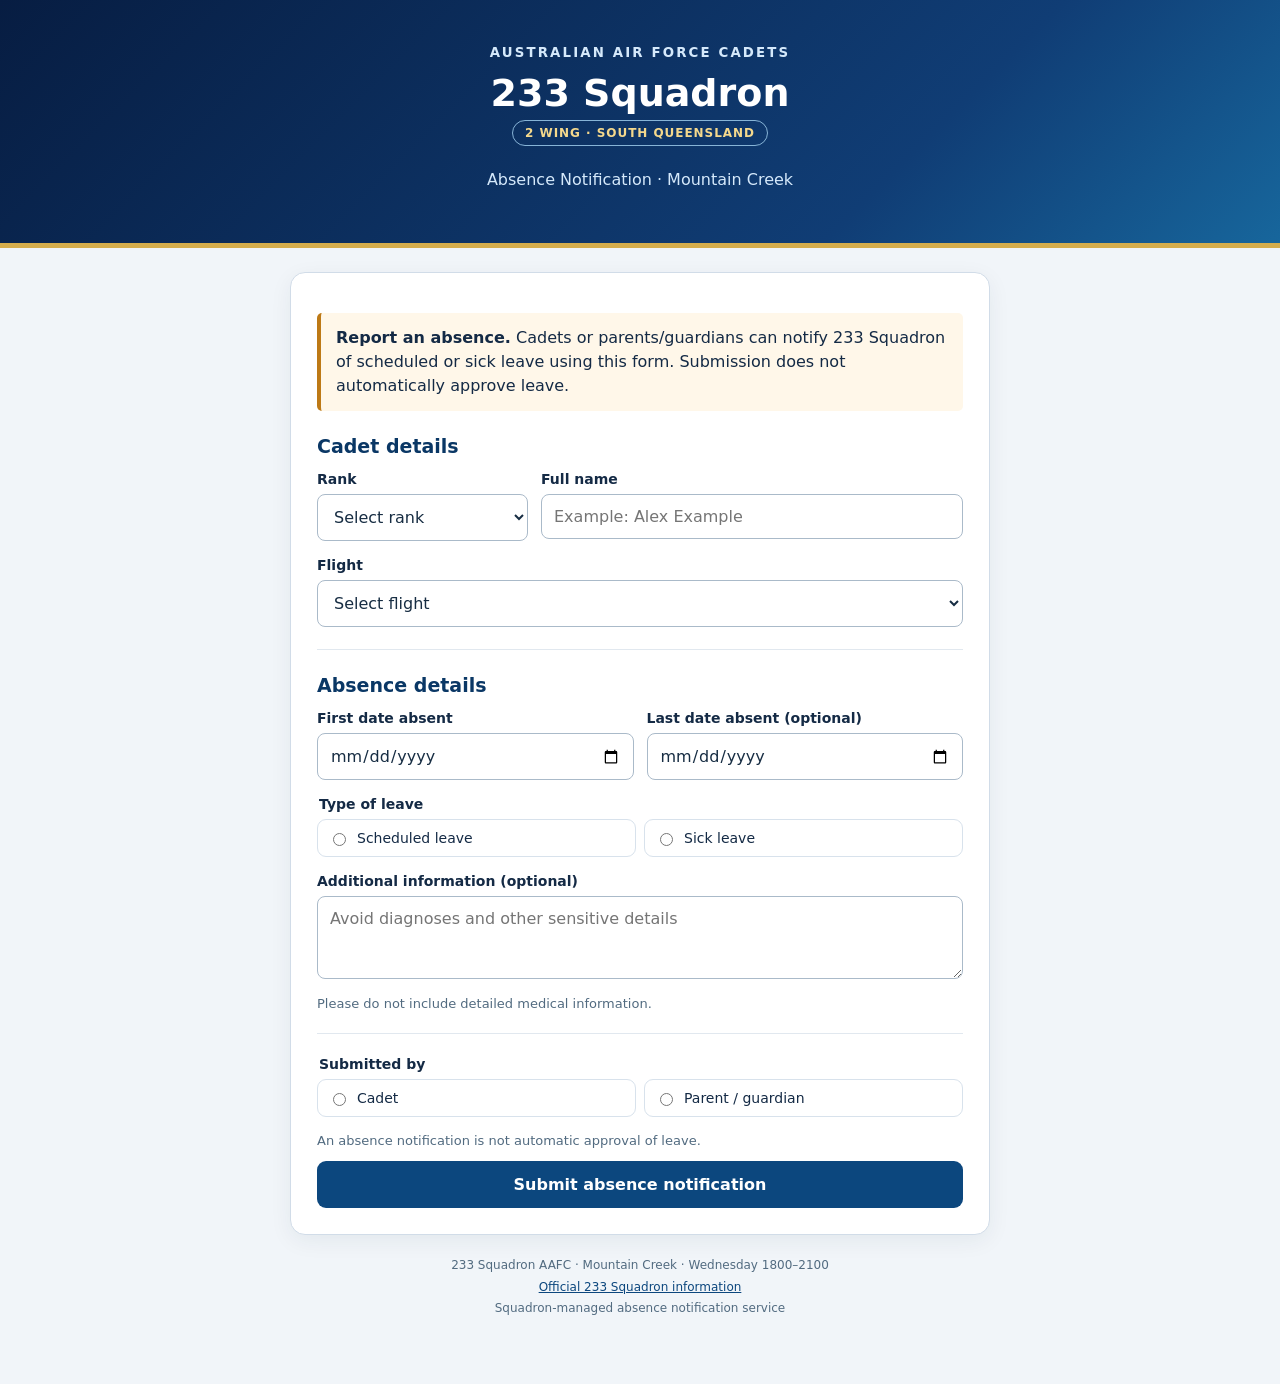
==== commit 3b087acb: "Remove uploaded banner and crest from website header" ====
--- a/index.html
+++ b/index.html
@@ -2,7 +2,7 @@
 <html lang="en-AU"><head><meta charset="utf-8"><meta name="viewport" content="width=device-width,initial-scale=1"><title>233 SQN AAFC | Absence Notification</title>
 <style>
 :root{font-family:system-ui,-apple-system,Segoe UI,sans-serif;color:#142a45;background:#f1f5f9}*{box-sizing:border-box}body{margin:0}header{background:linear-gradient(135deg,#071d42 0%,#103d75 70%,#17669c 100%);color:#fff;padding:42px 18px 38px;text-align:center;border-bottom:5px solid #d5ad4c}header small{letter-spacing:.16em;text-transform:uppercase;color:#d5e9fb;font-weight:750}h1{margin:10px 0 5px;font-size:clamp(25px,5vw,38px)}header p{color:#d5e9fb}main{max-width:730px;margin:24px auto;padding:0 15px 40px}.card{background:white;border:1px solid #d1dce8;border-radius:15px;padding:26px;box-shadow:0 6px 22px #102b4510}h2{font-size:19px;margin:24px 0 14px}.field{margin:0 0 16px}label,legend{display:block;font-size:14px;font-weight:650;margin-bottom:7px}input,select,textarea{width:100%;font:inherit;padding:12px;border:1px solid #aabac9;border-radius:8px;background:white;color:#172d43}.grid{display:grid;grid-template-columns:1fr 2fr;gap:13px}.grid.two{grid-template-columns:1fr 1fr}.options{display:grid;grid-template-columns:1fr 1fr;gap:8px}.option{border:1px solid #d8e2ec;padding:10px;border-radius:9px;display:flex;align-items:center;gap:8px;font-weight:400;margin:0}.option input{width:auto}fieldset{border:0;padding:0;margin:0 0 16px}hr{border:0;border-top:1px solid #e1e8ef;margin:22px 0}.notice{border-left:4px solid #bd7916;background:#fff7e9;padding:13px 15px;border-radius:5px;line-height:1.5;margin:14px 0}.muted{font-size:13px;color:#526b80}.btn{width:100%;border:0;border-radius:9px;background:#0c477e;color:white;padding:14px;font:inherit;font-weight:700;cursor:pointer}.btn:disabled{background:#a6b4c0;cursor:not-allowed}footer{text-align:center;color:#526b80;font-size:12px;margin-top:20px;line-height:1.8}footer a{color:#0c477e}header .brand-banner{display:block;width:min(100%,760px);max-height:180px;object-fit:contain;margin:0 auto 18px;border-radius:6px}header .sqn-crest{display:block;width:112px;height:112px;object-fit:contain;margin:0 auto 14px;background:#fff;border-radius:50%;padding:6px}header .wing{display:inline-block;margin:0 0 8px;padding:5px 12px;border:1px solid #87b4d7;border-radius:30px;color:#f4d88c;font-size:12px;font-weight:700;letter-spacing:.08em}h2{color:#0a3765}@media(max-width:560px){.grid,.grid.two,.options{grid-template-columns:1fr}.card{padding:18px}}
-</style></head><body><header><img class="brand-banner" src="/Screenshot%202026-11-16%20142430.png" alt="Australian Air Force Cadets — Reach for the Stars, with RAAF emblem"><img class="sqn-crest" src="/Screenshot%202026-11-16%20142423.png" alt="233 Squadron crest"><h1>233 Squadron</h1><div class="wing">2 WING · SOUTH QUEENSLAND</div><p>Absence Notification · Mountain Creek</p></header><main><div class="card">
+</style></head><body><header><small>Australian Air Force Cadets</small><h1>233 Squadron</h1><div class="wing">2 WING · SOUTH QUEENSLAND</div><p>Absence Notification · Mountain Creek</p></header><main><div class="card">
 <div class="notice"><strong>Report an absence.</strong> Cadets or parents/guardians can notify 233 Squadron of scheduled or sick leave using this form. Submission does not automatically approve leave.</div>
 <form id="absenceForm" name="233-sqn-absence" method="POST" action="/thank-you.html" data-netlify="true" netlify-honeypot="bot-field"><input type="hidden" name="form-name" value="233-sqn-absence"><input type="hidden" name="subject" id="emailSubject" data-remove-prefix value="233 Squadron | Leave Form - Cadet [SEC=OFFICIAL]"><p style="position:absolute;left:-9999px" aria-hidden="true"><label>Leave blank <input name="bot-field" tabindex="-1" autocomplete="off"></label></p><h2>Cadet details</h2><div class="grid"><div class="field"><label for="rank">Rank</label><select id="rank" name="rank" required><option value="">Select rank</option><option>CDT</option><option>LCDT</option><option>CCPL</option><option>CSGT</option><option>CFSGT</option><option>CWOFF</option><option>CUO</option></select></div><div class="field"><label for="cadetName">Full name</label><input id="cadetName" name="cadetName" maxlength="100" required placeholder="Example: Alex Example"></div></div>
 <div class="field"><label for="flight">Flight</label><select id="flight" name="flight" required><option value="">Select flight</option><option>1 Flight</option><option>2 Flight</option><option>3 Flight</option><option>Not sure</option></select></div><hr><h2>Absence details</h2>
